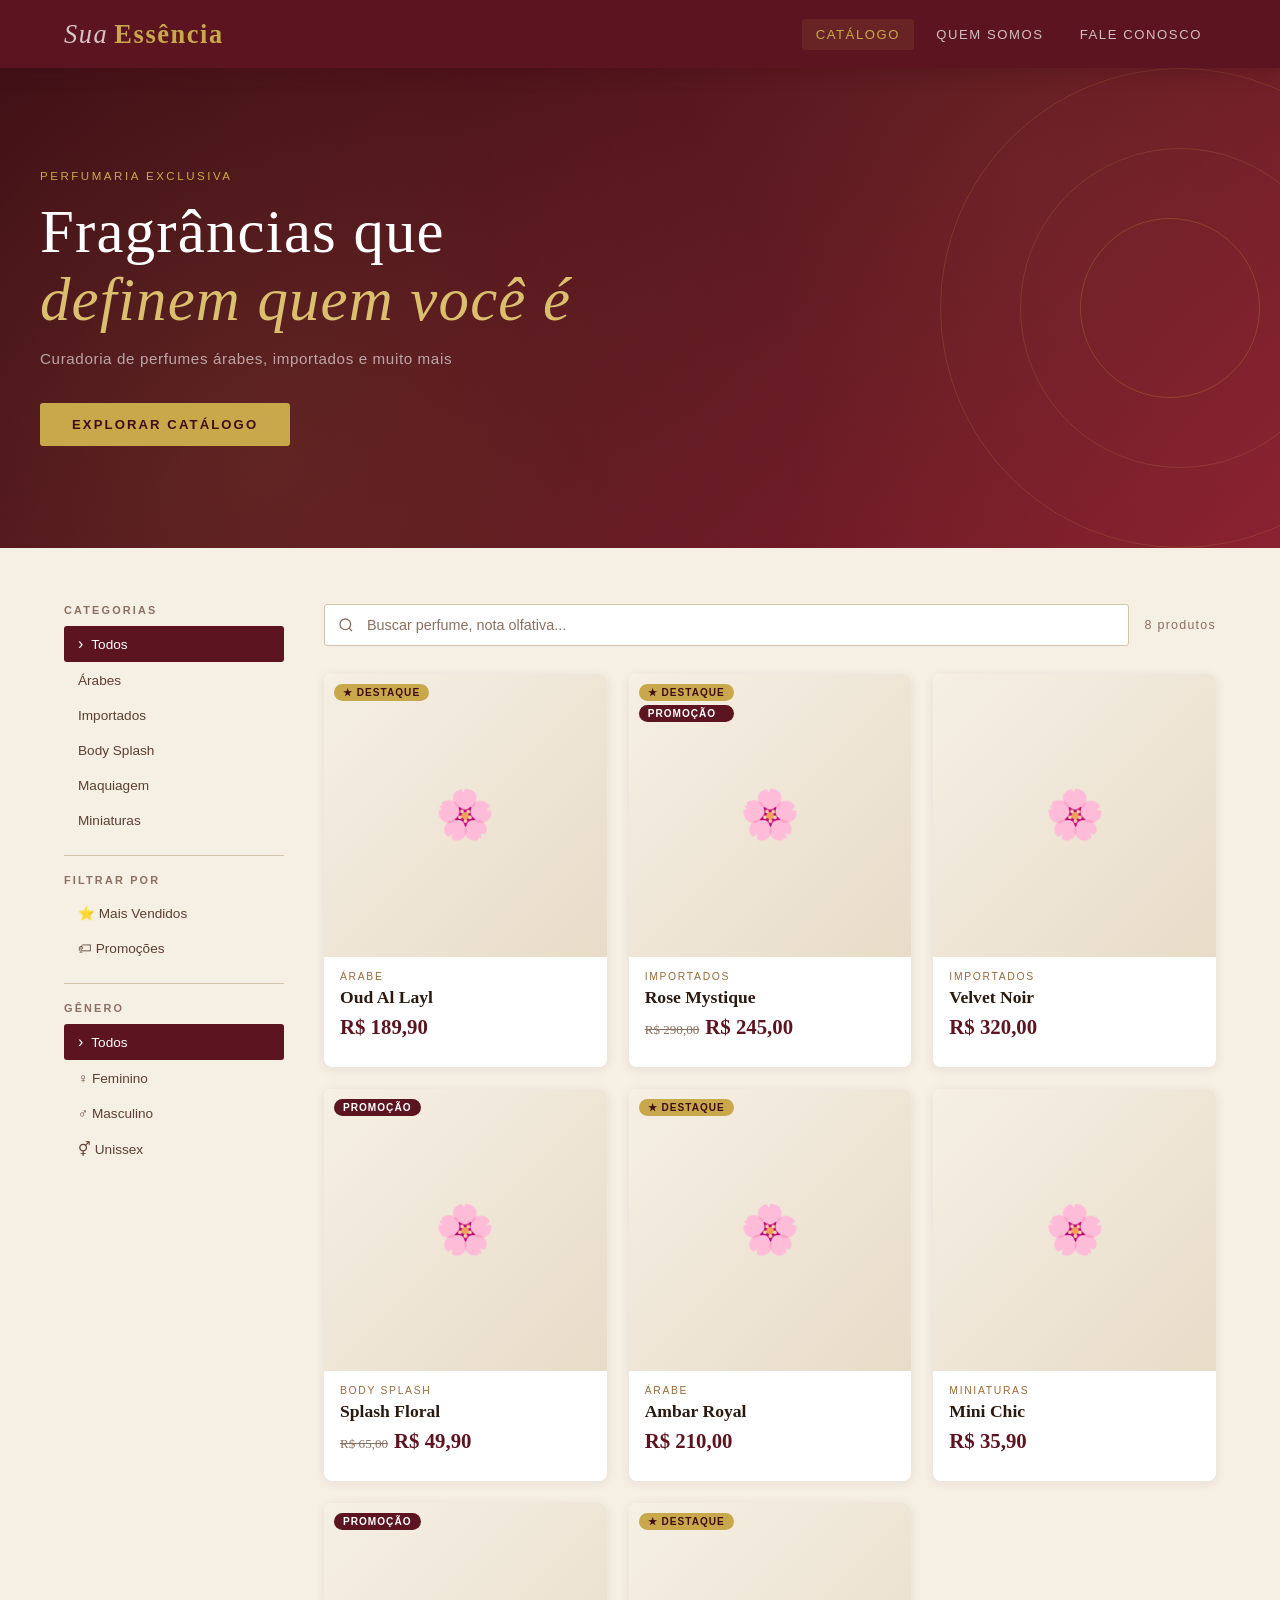
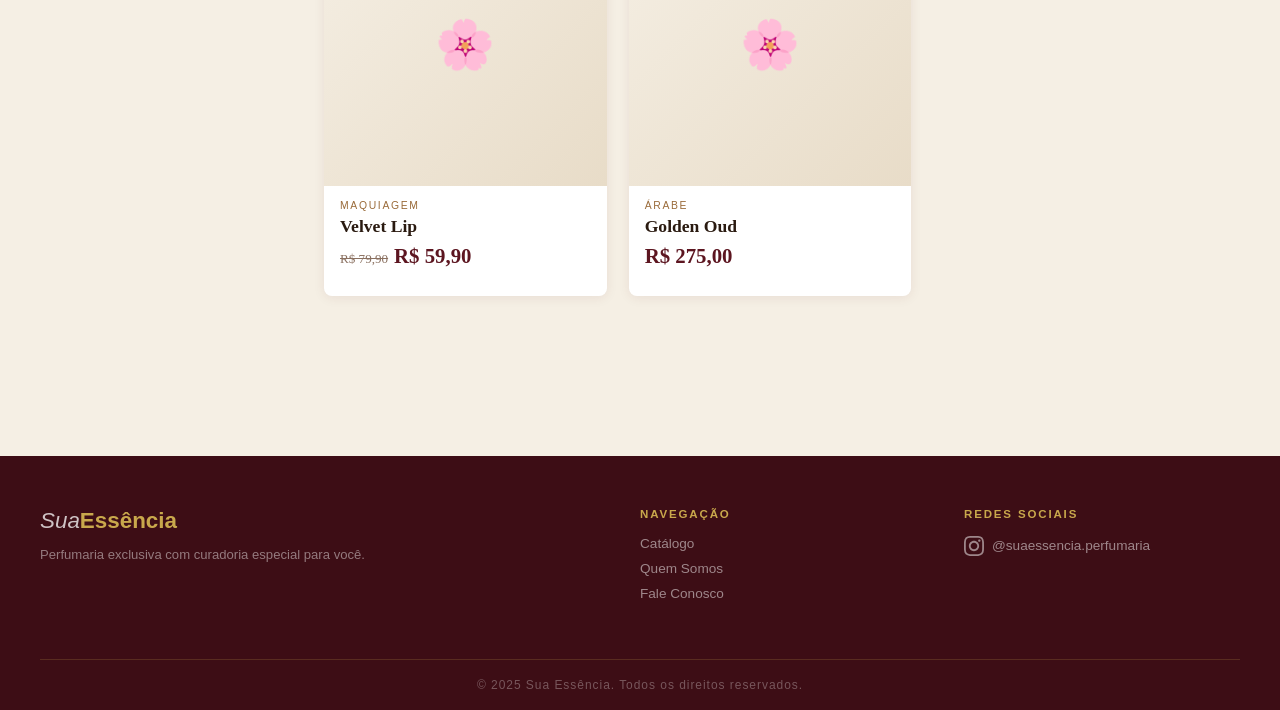
==== frontend/index.html @ 35467902 "Projeto Sua Essência - versão final" ====
<!DOCTYPE html>
<html lang="pt-br">
<head>
  <meta charset="UTF-8">
  <meta name="viewport" content="width=device-width, initial-scale=1.0">
  <title>Sua Essência — Perfumaria</title>
  <link rel="preconnect" href="https://fonts.googleapis.com">
  <link rel="preconnect" href="https://fonts.gstatic.com" crossorigin>
  <link href="https://fonts.googleapis.com/css2?family=Playfair+Display:ital,wght@0,400;0,500;1,400;1,500&family=Jost:wght@300;400;500">
  <link rel="stylesheet" href="css/global.css">
  <link rel="stylesheet" href="css/catalog.css">
</head>
<body>
 
  <!-- NAV -->
  <nav class="navbar">
    <div class="nav-inner">
      <a href="index.html" class="logo">
        <span class="logo-sua">Sua</span><span class="logo-essencia">Essência</span>
      </a>
      <button class="nav-toggle" id="navToggle" aria-label="Menu">
        <span></span><span></span><span></span>
      </button>
      <ul class="nav-links" id="navLinks">
        <li><a href="index.html" class="active">Catálogo</a></li>
        <li><a href="pages/quem-somos.html">Quem Somos</a></li>
        <li><a href="pages/contato.html">Fale Conosco</a></li>
      </ul>
    </div>
  </nav>

  <!-- HERO -->
  <section class="hero">
    <div class="hero-content">
      <p class="hero-eyebrow">Perfumaria Exclusiva</p>
      <h1 class="hero-title">Fragrâncias que<br><em>definem quem você é</em></h1>
      <p class="hero-sub">Curadoria de perfumes árabes, importados e muito mais</p>
      <a href="#catalogo" class="btn-hero">Explorar Catálogo</a>
    </div>
    <div class="hero-deco">
      <div class="deco-ring deco-ring--1"></div>
      <div class="deco-ring deco-ring--2"></div>
      <div class="deco-ring deco-ring--3"></div>
    </div>
  </section>

  <!-- CATÁLOGO -->
  <section class="catalogo-section" id="catalogo">
    <div class="container">

      <!-- Sidebar filtros -->
      <aside class="sidebar">
        <h3 class="sidebar-title">Categorias</h3>
        <ul class="cat-list" id="catList">
          <li><button class="cat-btn active" data-cat="todos">Todos</button></li>
          <li><button class="cat-btn" data-cat="Árabe">Árabes</button></li>
          <li><button class="cat-btn" data-cat="Importados">Importados</button></li>
          <li><button class="cat-btn" data-cat="Body Splash">Body Splash</button></li>
          <li><button class="cat-btn" data-cat="Maquiagem">Maquiagem</button></li>
          <li><button class="cat-btn" data-cat="Miniaturas">Miniaturas</button></li>
        </ul>

        <div class="sidebar-divider"></div>

        <h3 class="sidebar-title">Filtrar por</h3>
        <ul class="cat-list">
          <li><button class="cat-btn" data-filter="destaque">⭐ Mais Vendidos</button></li>
          <li><button class="cat-btn" data-filter="promocao">🏷 Promoções</button></li>
        </ul>
        <div class="sidebar-divider"></div>

        <h3 class="sidebar-title">Gênero</h3>
        <ul class="cat-list">
          <li><button class="cat-btn active" data-genero="todos">Todos</button></li>
          <li><button class="cat-btn" data-genero="Feminino">♀ Feminino</button></li>
          <li><button class="cat-btn" data-genero="Masculino">♂ Masculino</button></li>
          <li><button class="cat-btn" data-genero="Unissex">⚥ Unissex</button></li>
        </ul>
      </aside>

      <!-- Main conteúdo -->
      <main class="catalogo-main">
        <!-- Barra de busca -->
        <div class="search-bar">
          <div class="search-wrap">
            <svg class="search-icon" viewBox="0 0 24 24" fill="none" stroke="currentColor" stroke-width="2"><circle cx="11" cy="11" r="8"/><path d="m21 21-4.35-4.35"/></svg>
            <input type="text" id="searchInput" placeholder="Buscar perfume, nota olfativa...">
          </div>
          <span class="results-count" id="resultsCount"></span>
        </div>

        <!-- Grid -->
        <div class="products-grid" id="productsGrid">
          <!-- Preenchido via JS -->
        </div>

        <div class="empty-state" id="emptyState" style="display:none">
          <div class="empty-icon">🔍</div>
          <p>Nenhum produto encontrado</p>
          <button onclick="resetFiltros()">Limpar filtros</button>
        </div>
      </main>
    </div>
  </section>

  <!-- FOOTER -->
  <footer class="footer">
    <div class="footer-inner">
      <div class="footer-logo">
        <span class="logo-sua">Sua</span><span class="logo-essencia">Essência</span>
        <p>Perfumaria exclusiva com curadoria especial para você.</p>
      </div>
      <div class="footer-links">
        <h4>Navegação</h4>
        <a href="index.html">Catálogo</a>
        <a href="pages/quem-somos.html">Quem Somos</a>
        <a href="pages/contato.html">Fale Conosco</a>
      </div>
      <div class="footer-social">
        <h4>Redes Sociais</h4>
        <a href="https://www.instagram.com/suaessencia.perfumaria" target="_blank" rel="noopener">
          <svg viewBox="0 0 24 24" fill="currentColor" width="20"><path d="M12 2.163c3.204 0 3.584.012 4.85.07 3.252.148 4.771 1.691 4.919 4.919.058 1.265.069 1.645.069 4.849 0 3.205-.012 3.584-.069 4.849-.149 3.225-1.664 4.771-4.919 4.919-1.266.058-1.644.07-4.85.07-3.204 0-3.584-.012-4.849-.07-3.26-.149-4.771-1.699-4.919-4.92-.058-1.265-.07-1.644-.07-4.849 0-3.204.013-3.583.07-4.849.149-3.227 1.664-4.771 4.919-4.919 1.266-.057 1.645-.069 4.849-.069zm0-2.163c-3.259 0-3.667.014-4.947.072-4.358.2-6.78 2.618-6.98 6.98-.059 1.281-.073 1.689-.073 4.948 0 3.259.014 3.668.072 4.948.2 4.358 2.618 6.78 6.98 6.98 1.281.058 1.689.072 4.948.072 3.259 0 3.668-.014 4.948-.072 4.354-.2 6.782-2.618 6.979-6.98.059-1.28.073-1.689.073-4.948 0-3.259-.014-3.667-.072-4.947-.196-4.354-2.617-6.78-6.979-6.98-1.281-.059-1.69-.073-4.949-.073zm0 5.838c-3.403 0-6.162 2.759-6.162 6.162s2.759 6.163 6.162 6.163 6.162-2.759 6.162-6.163c0-3.403-2.759-6.162-6.162-6.162zm0 10.162c-2.209 0-4-1.79-4-4 0-2.209 1.791-4 4-4s4 1.791 4 4c0 2.21-1.791 4-4 4zm6.406-11.845c-.796 0-1.441.645-1.441 1.44s.645 1.44 1.441 1.44c.795 0 1.439-.645 1.439-1.44s-.644-1.44-1.439-1.44z"/></svg>
          @suaessencia.perfumaria
        </a>
      </div>
    </div>
    <div class="footer-bottom">
      <p>© 2025 Sua Essência. Todos os direitos reservados.</p>
    </div>
  </footer>

  <script src="js/api.js"></script>
  <script src="js/catalog.js"></script>
  <script src="js/nav.js"></script>
</body>
</html>
---- frontend/css/global.css ----
/* =============================================
   GLOBAL.CSS — Sua Essência Design System
   Paleta: Vinho, Dourado, Areia, Bege, Bronze
   ============================================= */

:root {
  /* Cores principais */
  --vinho:       #5c1520;
  --vinho-lt:    #7a2030;
  --vinho-dark:  #3d0d15;
  --dourado:     #c9a84c;
  --dourado-lt:  #dbbf6e;
  --dourado-pale:#f0e4c0;
  --bronze:      #9a6b3a;
  --areia:       #f5efe4;
  --areia-lt:    #faf6ef;
  --bege:        #e8dcc8;
  --bege-dark:   #d4c4a8;
  --texto:       #2a1a10;
  --texto-md:    #5c4030;
  --texto-lt:    #8a7060;
  --branco:      #ffffff;

  /* Tipografia */
  --font-display: 'Playfair Display', serif;
  --font-body:    'Jost', sans-serif;

  /* Espaçamentos */
  --nav-h: 68px;
  --radius: 3px;
  --radius-lg: 8px;

  /* Sombras */
  --shadow-sm: 0 2px 12px rgba(92,21,32,.08);
  --shadow-md: 0 6px 28px rgba(92,21,32,.13);
  --shadow-lg: 0 16px 48px rgba(92,21,32,.18);

  /* Transições */
  --trans: all .28s cubic-bezier(.4,0,.2,1);
}

*, *::before, *::after { box-sizing: border-box; margin: 0; padding: 0; }

html { scroll-behavior: smooth; }

body {
  font-family: var(--font-body);
  background: var(--areia);
  color: var(--texto);
  min-height: 100vh;
  -webkit-font-smoothing: antialiased;
}

/* ── NAVBAR ── */
.navbar {
  position: sticky; top: 0; z-index: 200;
  height: var(--nav-h);
  background: var(--vinho);
  box-shadow: 0 2px 20px rgba(61,13,21,.35);
}
.nav-inner {
  max-width: 1200px; margin: 0 auto;
  height: 100%; padding: 0 24px;
  display: flex; align-items: center; justify-content: space-between;
}
.logo {
  text-decoration: none;
  font-family: var(--font-display);
  font-size: 1.65rem; letter-spacing: .06em;
  display: flex; gap: 6px; align-items: baseline;
}
.logo-sua       { color: rgba(255,255,255,.75); font-weight: 300; font-style: italic; }
.logo-essencia  { color: var(--dourado); font-weight: 600; }


.nav-links {
  list-style: none;
  display: flex; gap: 8px; align-items: center;
}
.nav-links a {
  text-decoration: none;
  color: rgba(255,255,255,.72);
  font-size: .82rem; letter-spacing: .12em;
  text-transform: uppercase; font-weight: 400;
  padding: 8px 14px; border-radius: var(--radius);
  transition: var(--trans);
}
.nav-links a:hover, .nav-links a.active {
  color: var(--dourado);
  background: rgba(201,168,76,.1);
}

/* Hamburger mobile */
.nav-toggle {
  display: none; flex-direction: column; gap: 5px;
  background: none; border: none; cursor: pointer; padding: 4px;
}
.nav-toggle span {
  display: block; width: 24px; height: 2px;
  background: var(--dourado); border-radius: 2px;
  transition: var(--trans);
}

/* ── FOOTER ── */
.footer {
  background: var(--vinho-dark);
  padding: 52px 24px 0;
  margin-top: 80px;
}
.footer-inner {
  max-width: 1200px; margin: 0 auto;
  display: grid; grid-template-columns: 2fr 1fr 1fr;
  gap: 48px; padding-bottom: 48px;
  border-bottom: 1px solid rgba(201,168,76,.2);
}
.footer-logo .logo-sua   { font-size: 1.4rem; }
.footer-logo .logo-essencia { font-size: 1.4rem; }
.footer-logo p {
  margin-top: 10px; font-size: .82rem;
  color: rgba(255,255,255,.45); line-height: 1.7;
}
.footer-links h4, .footer-social h4 {
  color: var(--dourado); font-size: .72rem;
  letter-spacing: .16em; text-transform: uppercase;
  margin-bottom: 16px; font-family: var(--font-body);
}
.footer-links a, .footer-social a {
  display: block; text-decoration: none;
  color: rgba(255,255,255,.5); font-size: .85rem;
  margin-bottom: 10px; transition: var(--trans);
  display: flex; align-items: center; gap: 8px;
}
.footer-links a:hover, .footer-social a:hover { color: var(--dourado-lt); }
.footer-bottom {
  max-width: 1200px; margin: 0 auto;
  padding: 18px 0; text-align: center;
  color: rgba(255,255,255,.3); font-size: .75rem;
  letter-spacing: .08em;
}

/* ── BOTÕES GLOBAIS ── */
.btn-primary {
  display: inline-flex; align-items: center; gap: 8px;
  padding: 12px 28px;
  background: var(--vinho);
  color: var(--branco);
  border: none; border-radius: var(--radius);
  font-family: var(--font-body); font-size: .82rem;
  letter-spacing: .14em; text-transform: uppercase;
  cursor: pointer; text-decoration: none;
  transition: var(--trans);
}
.btn-primary:hover { background: var(--vinho-lt); transform: translateY(-1px); box-shadow: var(--shadow-md); }

.btn-ghost {
  display: inline-flex; align-items: center; gap: 8px;
  padding: 10px 22px;
  background: transparent;
  color: var(--vinho);
  border: 1.5px solid var(--vinho);
  border-radius: var(--radius);
  font-family: var(--font-body); font-size: .82rem;
  letter-spacing: .14em; text-transform: uppercase;
  cursor: pointer; text-decoration: none;
  transition: var(--trans);
}
.btn-ghost:hover { background: var(--vinho); color: var(--branco); }

/* ── UTILITÁRIOS ── */
.container {
  max-width: 1200px; margin: 0 auto; padding: 0 24px;
}
.section-title {
  font-family: var(--font-display);
  font-size: clamp(1.6rem, 3vw, 2.2rem);
  font-weight: 400; color: var(--vinho);
  letter-spacing: .04em;
}
.section-sub {
  font-size: .8rem; letter-spacing: .16em;
  text-transform: uppercase; color: var(--texto-lt);
  margin-top: 6px;
}

/* ── RESPONSIVO NAVBAR ── */
@media (max-width: 768px) {
  .nav-toggle { display: flex; }
  .nav-links {
    display: none; flex-direction: column;
    position: absolute; top: var(--nav-h); left: 0; right: 0;
    background: var(--vinho-dark);
    padding: 16px; gap: 4px;
  }
  .nav-links.open { display: flex; }
  .nav-links a { padding: 12px 16px; }
  .footer-inner { grid-template-columns: 1fr; gap: 32px; }
}
---- frontend/css/catalog.css ----
/* =============================================
   CATALOG.CSS — Catálogo de Produtos
   ============================================= */

/* ── HERO ── */
.hero {
  min-height: 480px;
  background: linear-gradient(135deg, var(--vinho-dark) 0%, var(--vinho) 55%, #8a2030 100%);
  display: flex; align-items: center;
  position: relative; overflow: hidden;
  padding: 80px 24px;
}
.hero::before {
  content: '';
  position: absolute; inset: 0;
  background-image:
    radial-gradient(circle at 20% 80%, rgba(201,168,76,.12) 0%, transparent 50%),
    radial-gradient(circle at 80% 20%, rgba(201,168,76,.08) 0%, transparent 50%);
}
.hero-content {
  position: relative; z-index: 2;
  max-width: 1200px; margin: 0 auto; width: 100%;
}
.hero-eyebrow {
  font-size: .72rem; letter-spacing: .22em;
  text-transform: uppercase; color: var(--dourado);
  margin-bottom: 16px; font-weight: 500;
}
.hero-title {
  font-family: var(--font-display);
  font-size: clamp(2.4rem, 5vw, 3.8rem);
  font-weight: 300; color: var(--branco);
  line-height: 1.12; margin-bottom: 16px;
  letter-spacing: .02em;
}
.hero-title em { color: var(--dourado-lt); font-weight: 400; }
.hero-sub {
  color: rgba(255,255,255,.6); font-size: .95rem;
  margin-bottom: 36px; letter-spacing: .04em;
}
.btn-hero {
  display: inline-flex; align-items: center; gap: 10px;
  padding: 14px 32px;
  background: var(--dourado);
  color: var(--vinho-dark);
  border: none; border-radius: var(--radius);
  font-family: var(--font-body); font-size: .82rem;
  letter-spacing: .16em; text-transform: uppercase; font-weight: 600;
  text-decoration: none; cursor: pointer;
  transition: var(--trans);
}
.btn-hero:hover { background: var(--dourado-lt); transform: translateY(-2px); box-shadow: 0 8px 24px rgba(201,168,76,.3); }

/* Anéis decorativos */
.hero-deco { position: absolute; right: -60px; top: 50%; transform: translateY(-50%); }
.deco-ring {
  position: absolute; border-radius: 50%;
  border: 1px solid rgba(201,168,76,.18);
}
.deco-ring--1 { width: 320px; height: 320px; top: -160px; right: 0; }
.deco-ring--2 { width: 480px; height: 480px; top: -240px; right: -80px; animation: spin 40s linear infinite; }
.deco-ring--3 { width: 180px; height: 180px; top: -90px; right: 80px; border-color: rgba(201,168,76,.25); }
@keyframes spin { to { transform: rotate(360deg); } }

/* ── SEÇÃO CATÁLOGO ── */
.catalogo-section {
  padding: 56px 0 80px;
}
.catalogo-section > .container {
  display: flex; gap: 40px; align-items: flex-start;
}

/* ── SIDEBAR ── */
.sidebar {
  width: 220px; flex-shrink: 0;
  position: sticky; top: calc(var(--nav-h) + 24px);
}
.sidebar-title {
  font-size: .68rem; letter-spacing: .2em;
  text-transform: uppercase; color: var(--texto-lt);
  margin-bottom: 10px; font-family: var(--font-body);
}
.cat-list { list-style: none; display: flex; flex-direction: column; gap: 2px; }
.cat-btn {
  width: 100%; text-align: left;
  padding: 9px 14px;
  background: transparent; border: none;
  border-radius: var(--radius);
  font-family: var(--font-body); font-size: .85rem;
  color: var(--texto-md); cursor: pointer;
  transition: var(--trans);
  display: flex; align-items: center; gap: 8px;
}
.cat-btn:hover { background: var(--bege); color: var(--vinho); }
.cat-btn.active {
  background: var(--vinho); color: var(--branco);
}
.cat-btn.active::before { content: '›'; font-size: 1rem; }
.sidebar-divider {
  height: 1px; background: var(--bege-dark);
  margin: 18px 0;
}

/* ── CATÁLOGO MAIN ── */
.catalogo-main { flex: 1; min-width: 0; }

/* ── SEARCH BAR ── */
.search-bar {
  display: flex; align-items: center; gap: 16px;
  margin-bottom: 28px;
}
.search-wrap {
  flex: 1; position: relative;
}
.search-icon {
  position: absolute; left: 14px; top: 50%;
  transform: translateY(-50%);
  width: 16px; color: var(--texto-lt);
  pointer-events: none;
}
.search-wrap input {
  width: 100%; padding: 12px 14px 12px 42px;
  border: 1.5px solid var(--bege-dark);
  border-radius: var(--radius);
  background: var(--branco);
  font-family: var(--font-body); font-size: .9rem;
  color: var(--texto); outline: none;
  transition: var(--trans);
}
.search-wrap input:focus { border-color: var(--dourado); box-shadow: 0 0 0 3px rgba(201,168,76,.1); }
.search-wrap input::placeholder { color: var(--texto-lt); }
.results-count {
  font-size: .78rem; letter-spacing: .1em;
  color: var(--texto-lt); white-space: nowrap;
}

/* ── GRID PRODUTOS ── */
.products-grid {
  display: grid;
  grid-template-columns: repeat(auto-fill, minmax(220px, 1fr));
  gap: 22px;
}

/* ── CARD PRODUTO ── */
.card {
  background: var(--branco);
  border-radius: var(--radius-lg);
  overflow: hidden;
  box-shadow: var(--shadow-sm);
  transition: var(--trans);
  display: flex; flex-direction: column;
  position: relative;
  animation: fadeUp .4s ease both;
}
@keyframes fadeUp {
  from { opacity:0; transform: translateY(16px); }
  to   { opacity:1; transform: translateY(0); }
}
.card:hover { transform: translateY(-5px); box-shadow: var(--shadow-md); }

.card-badges {
  position: absolute; top: 10px; left: 10px;
  z-index: 2; display: flex; flex-direction: column; gap: 4px;
}
.badge {
  display: inline-block; padding: 3px 9px;
  font-size: .63rem; letter-spacing: .1em;
  text-transform: uppercase; font-weight: 600;
  border-radius: 20px;
}
.badge-destaque { background: var(--dourado); color: var(--vinho-dark); }
.badge-promo    { background: var(--vinho); color: var(--branco); }

.card-img {
  aspect-ratio: 1;
  overflow: hidden;
  background: var(--areia);
  position: relative;
}
.card-img img {
  width: 100%; height: 100%; object-fit: cover;
  transition: transform .5s ease;
}
.card:hover .card-img img { transform: scale(1.06); }
.card-img-placeholder {
  width: 100%; height: 100%;
  display: flex; align-items: center; justify-content: center;
  font-size: 3rem; background: linear-gradient(135deg, var(--areia) 0%, var(--bege) 100%);
}

.card-body { padding: 16px; flex: 1; display: flex; flex-direction: column; }
.card-cat {
  font-size: .65rem; letter-spacing: .16em;
  text-transform: uppercase; color: var(--bronze);
  margin-bottom: 5px;
}
.card-nome {
  font-family: var(--font-display);
  font-size: 1.1rem; font-weight: 600;
  color: var(--texto); line-height: 1.25; margin-bottom: 6px;
}
.card-preco {
  font-family: var(--font-display);
  font-size: 1.3rem; font-weight: 600;
  color: var(--vinho); margin-bottom: 12px;
}
.card-preco .preco-ant {
  font-size: .82rem; color: var(--texto-lt);
  text-decoration: line-through; margin-right: 6px;
  font-weight: 400;
}
.card { cursor: pointer; }
.card-body { padding: 14px 16px 16px; }

/* ── ESTADO VAZIO ── */
.empty-state {
  text-align: center; padding: 80px 20px;
  color: var(--texto-lt);
}
.empty-icon { font-size: 3rem; margin-bottom: 12px; opacity: .5; }
.empty-state p { font-size: .95rem; margin-bottom: 20px; }
.empty-state button {
  padding: 10px 24px;
  background: var(--vinho); color: var(--branco);
  border: none; border-radius: var(--radius);
  font-family: var(--font-body); font-size: .82rem;
  letter-spacing: .1em; cursor: pointer; transition: var(--trans);
}

/* ── RESPONSIVO ── */
@media (max-width: 900px) {
  .catalogo-section > .container { flex-direction: column; }
  .sidebar { width: 100%; position: static; }
  .cat-list { flex-direction: row; flex-wrap: wrap; }
  .cat-btn { width: auto; }
}
@media (max-width: 600px) {
  .hero { min-height: 360px; padding: 60px 20px; }
  .hero-deco { display: none; }
  .products-grid { grid-template-columns: repeat(auto-fill, minmax(160px, 1fr)); gap: 14px; }
}
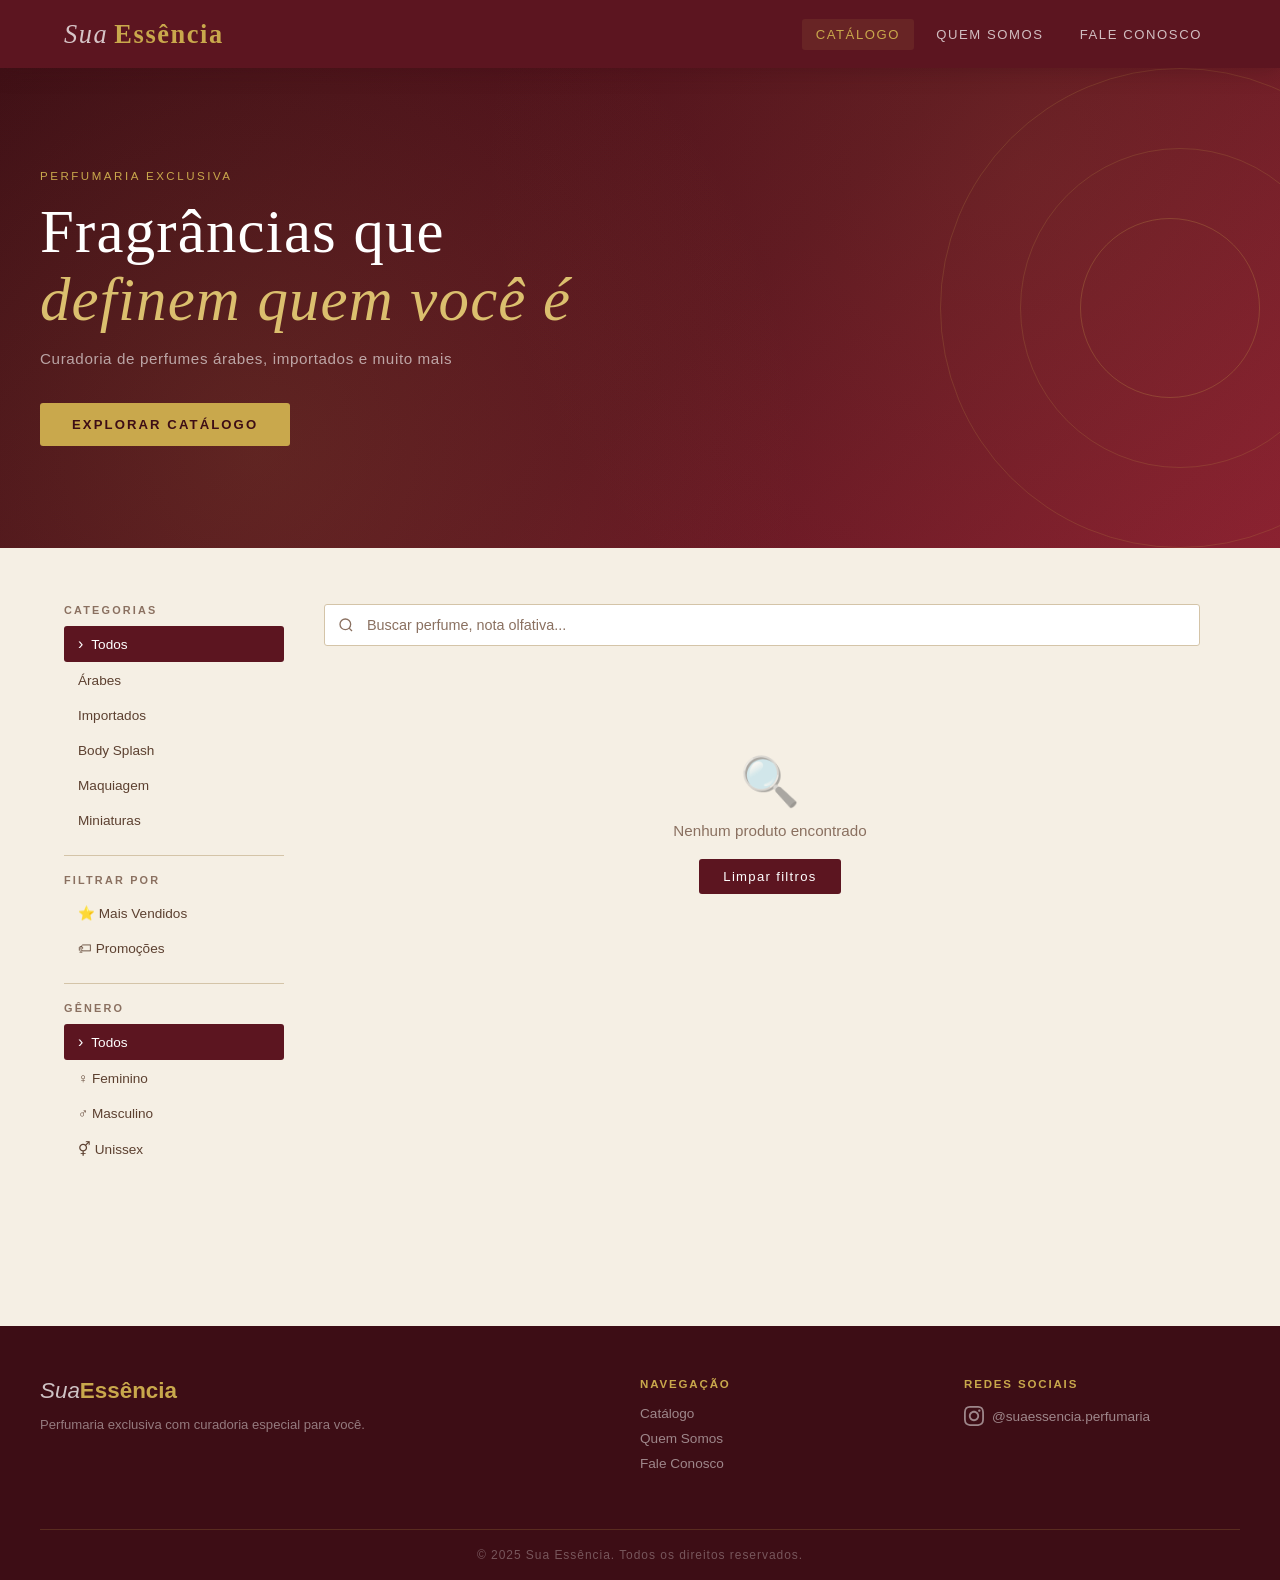
==== commit d6a81f5f: "Alterando imagem no search do Google" ====
--- a/frontend/index.html
+++ b/frontend/index.html
@@ -9,9 +9,10 @@
   <link href="https://fonts.googleapis.com/css2?family=Playfair+Display:ital,wght@0,400;0,500;1,400;1,500&family=Jost:wght@300;400;500">
   <link rel="stylesheet" href="css/global.css">
   <link rel="stylesheet" href="css/catalog.css">
+  <link rel="icon" type="image/png" href="logoOficial.png">
 </head>
 <body>
- 
+
   <!-- NAV -->
   <nav class="navbar">
     <div class="nav-inner">
